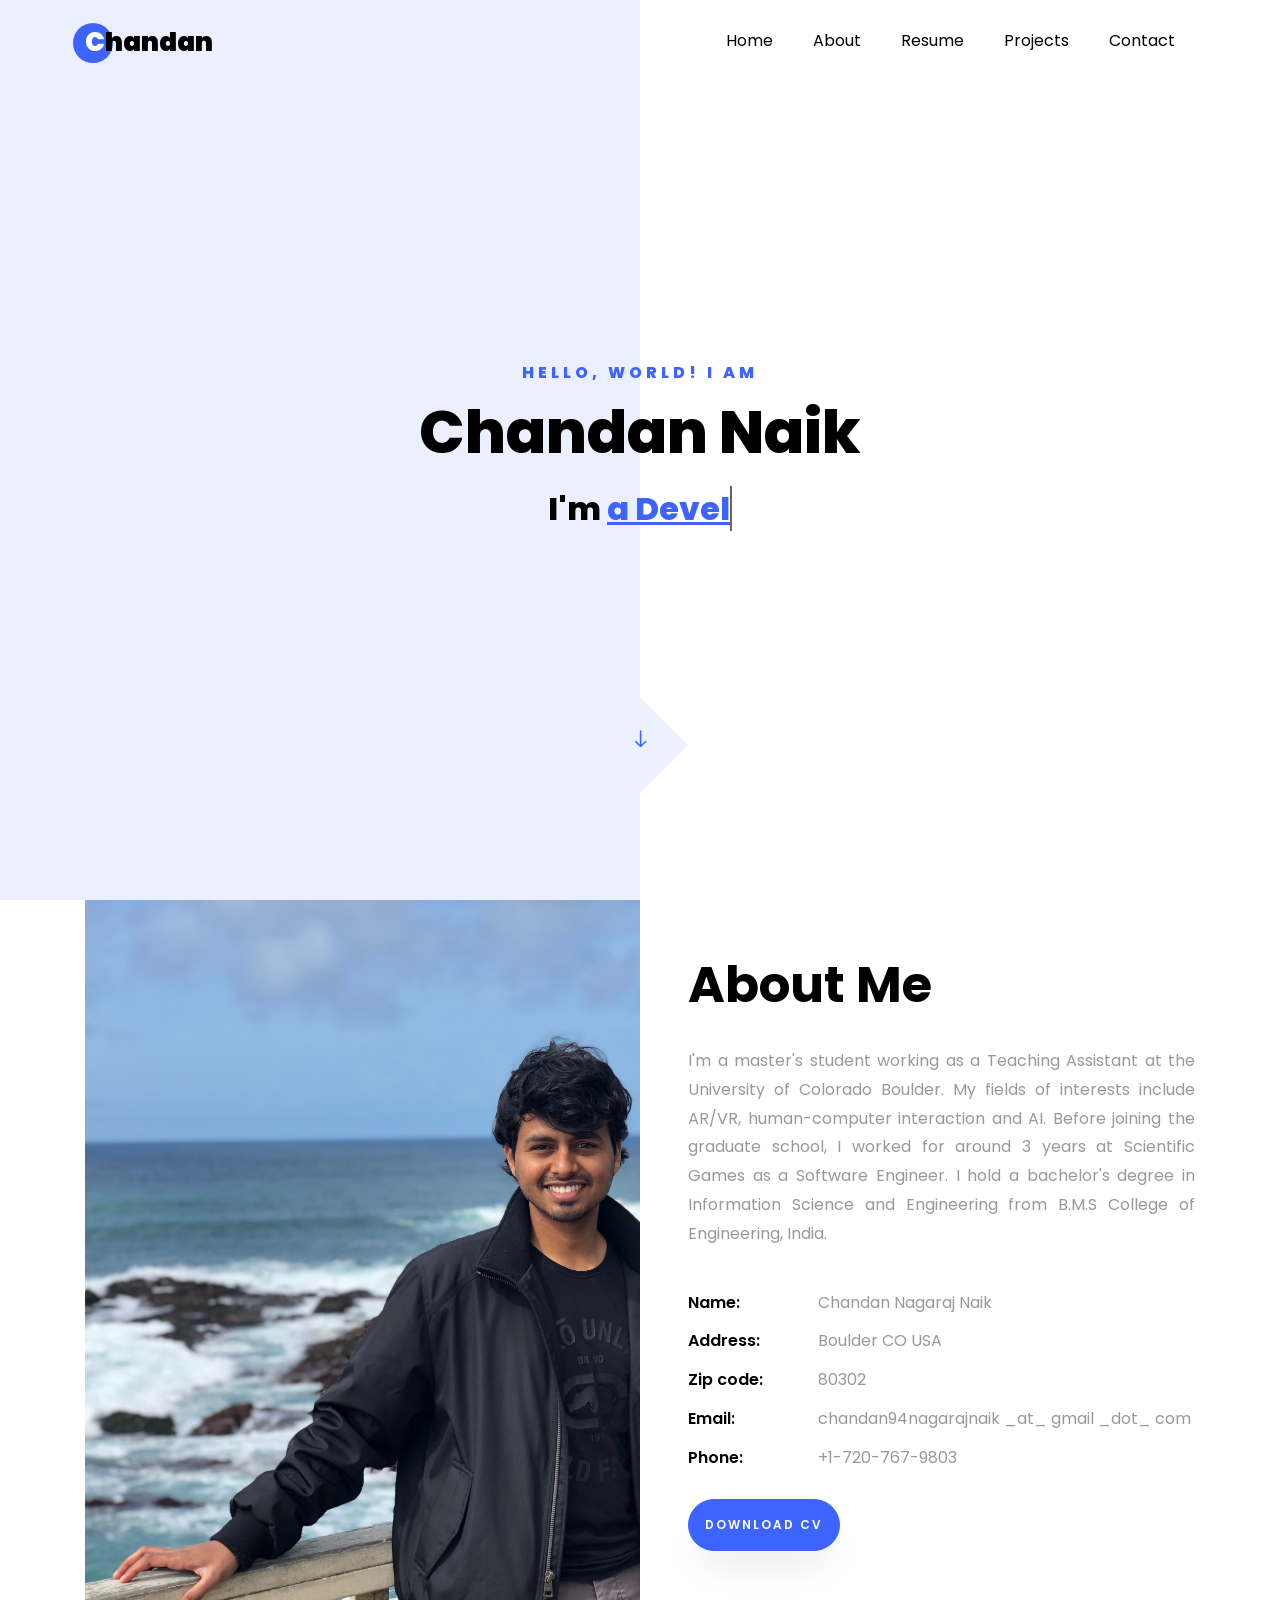
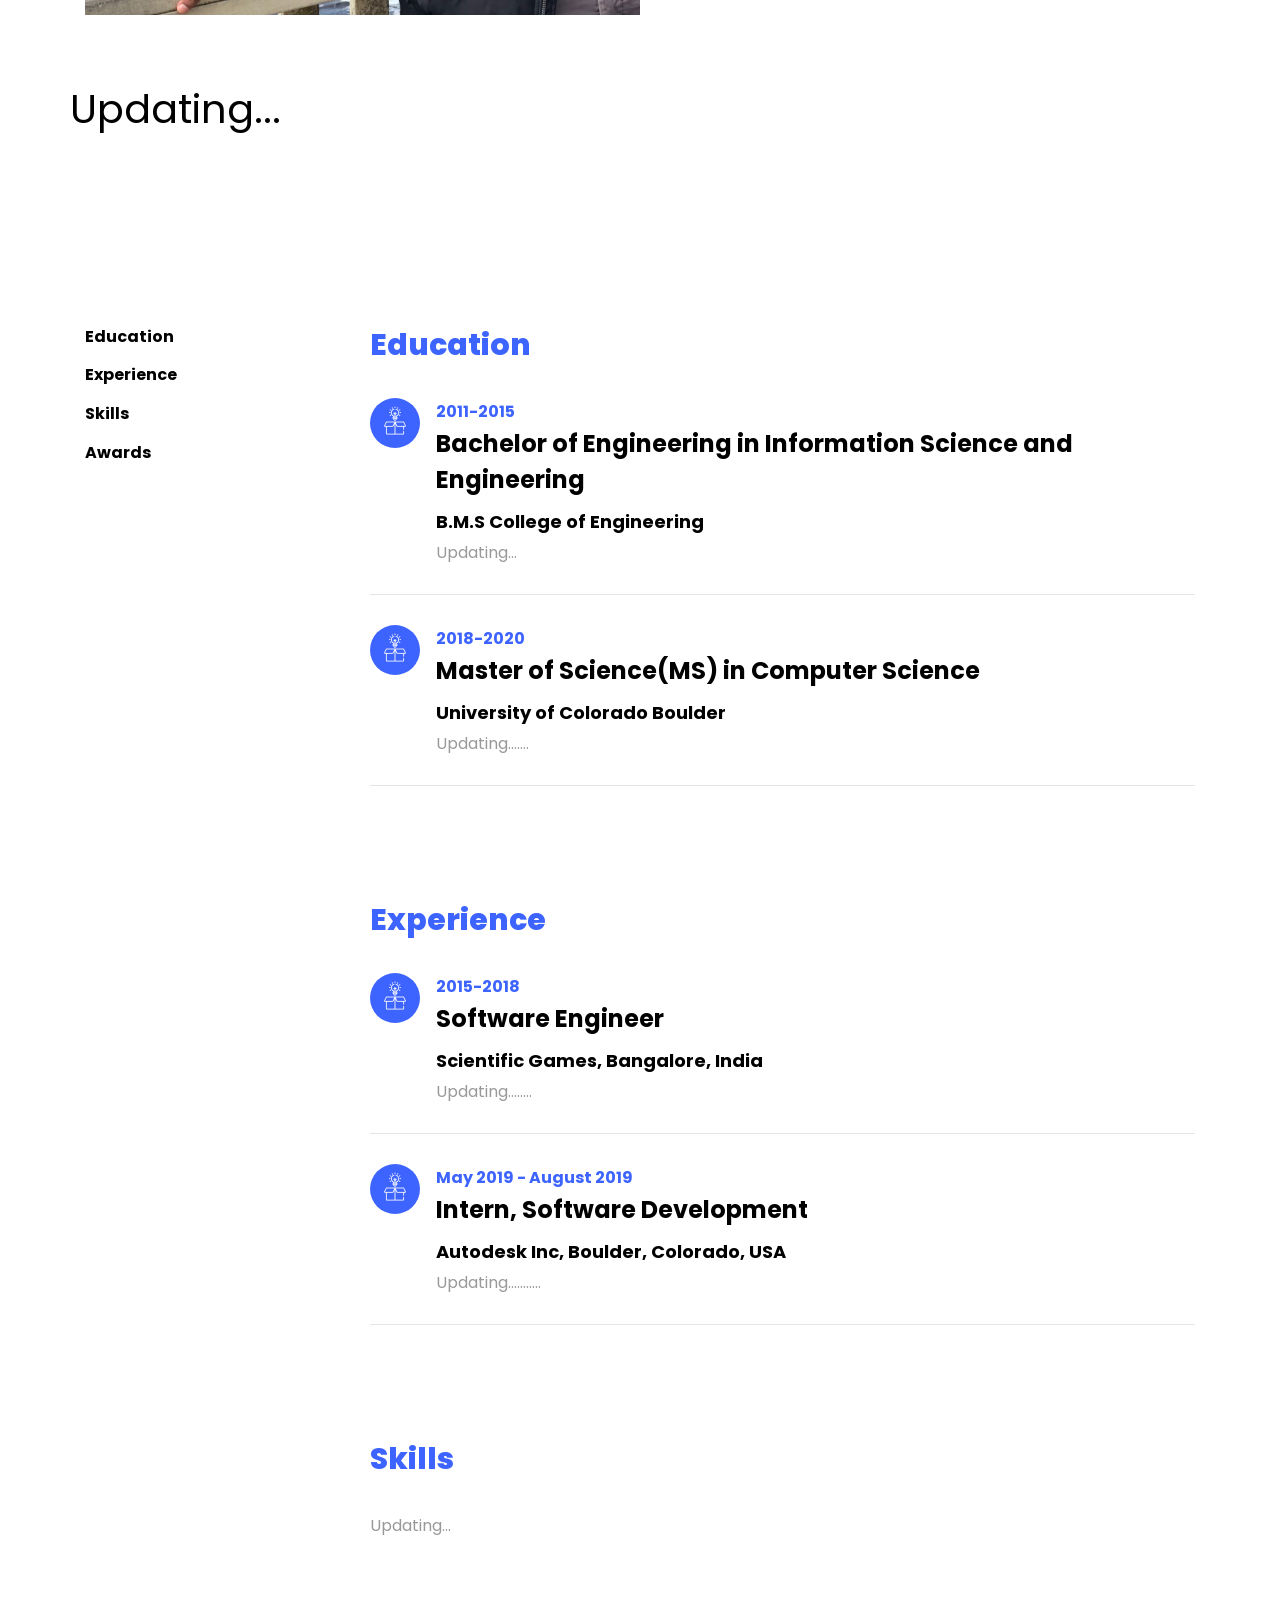
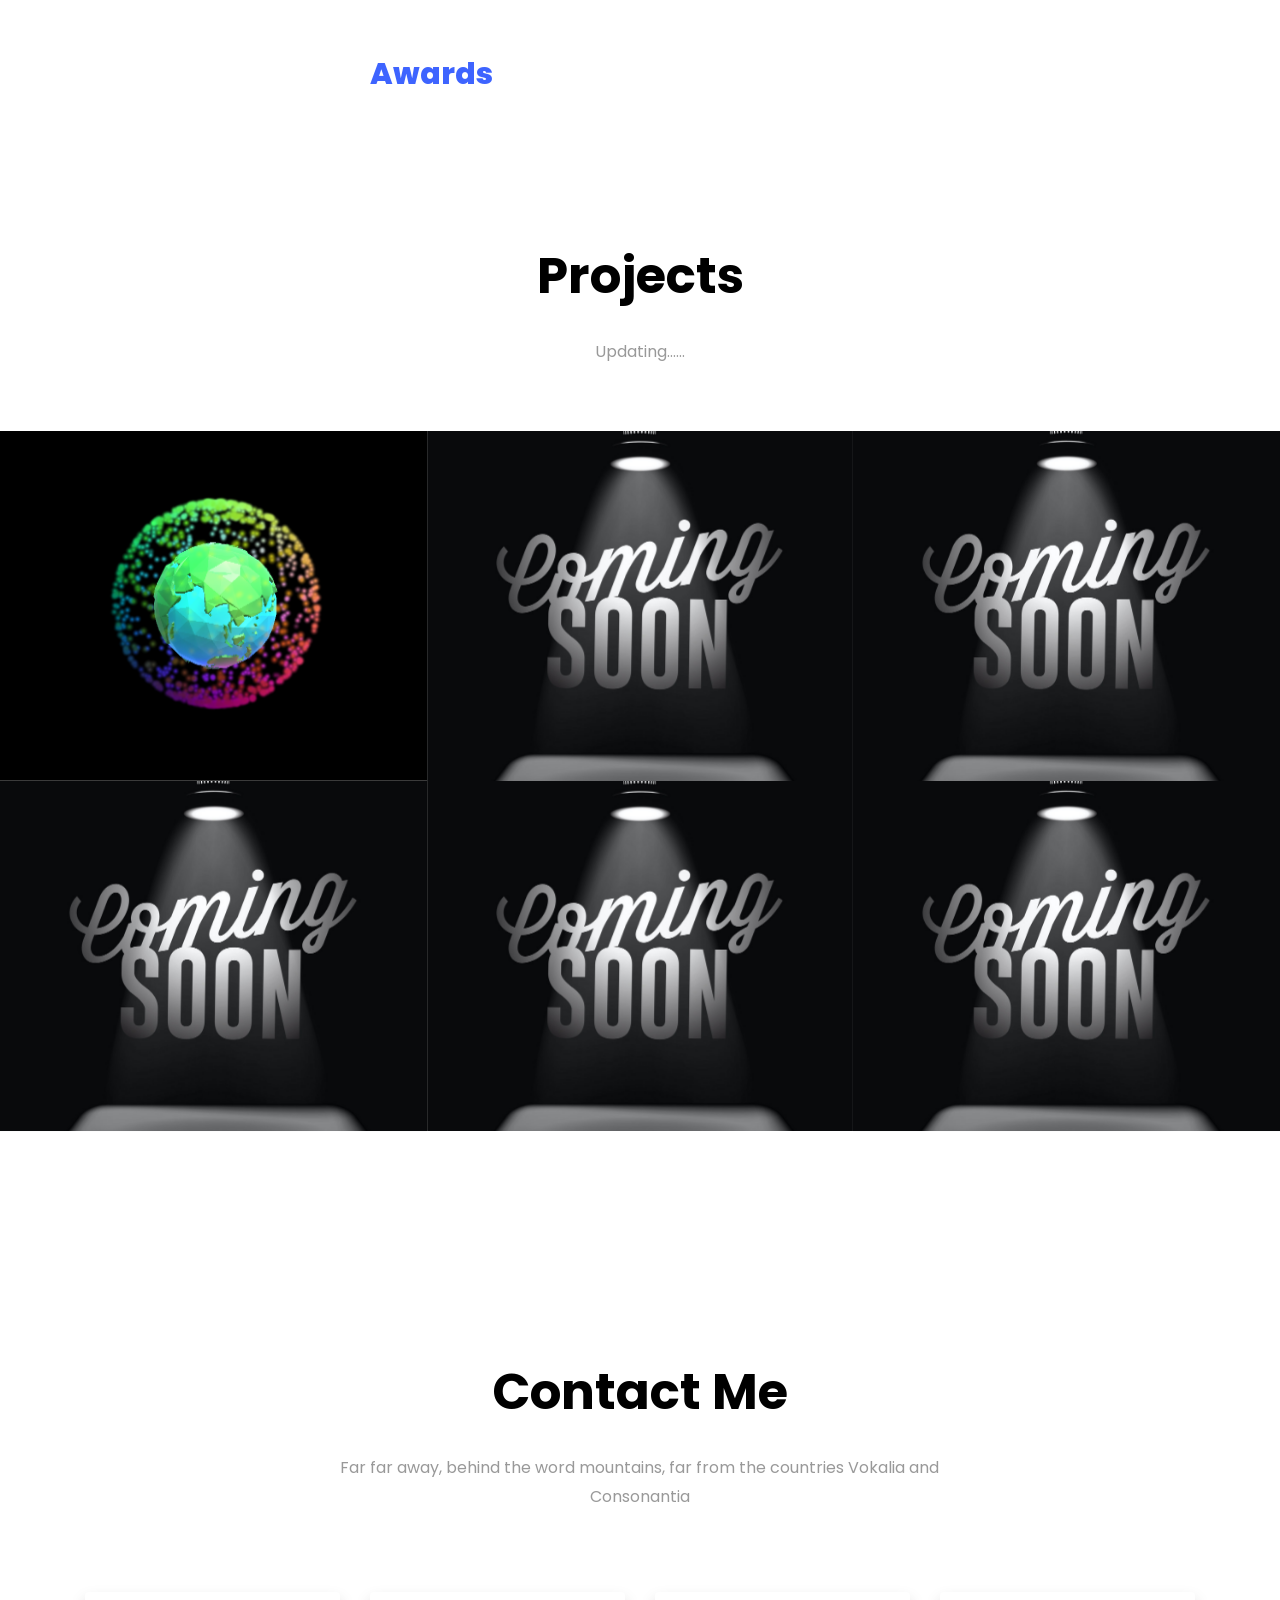
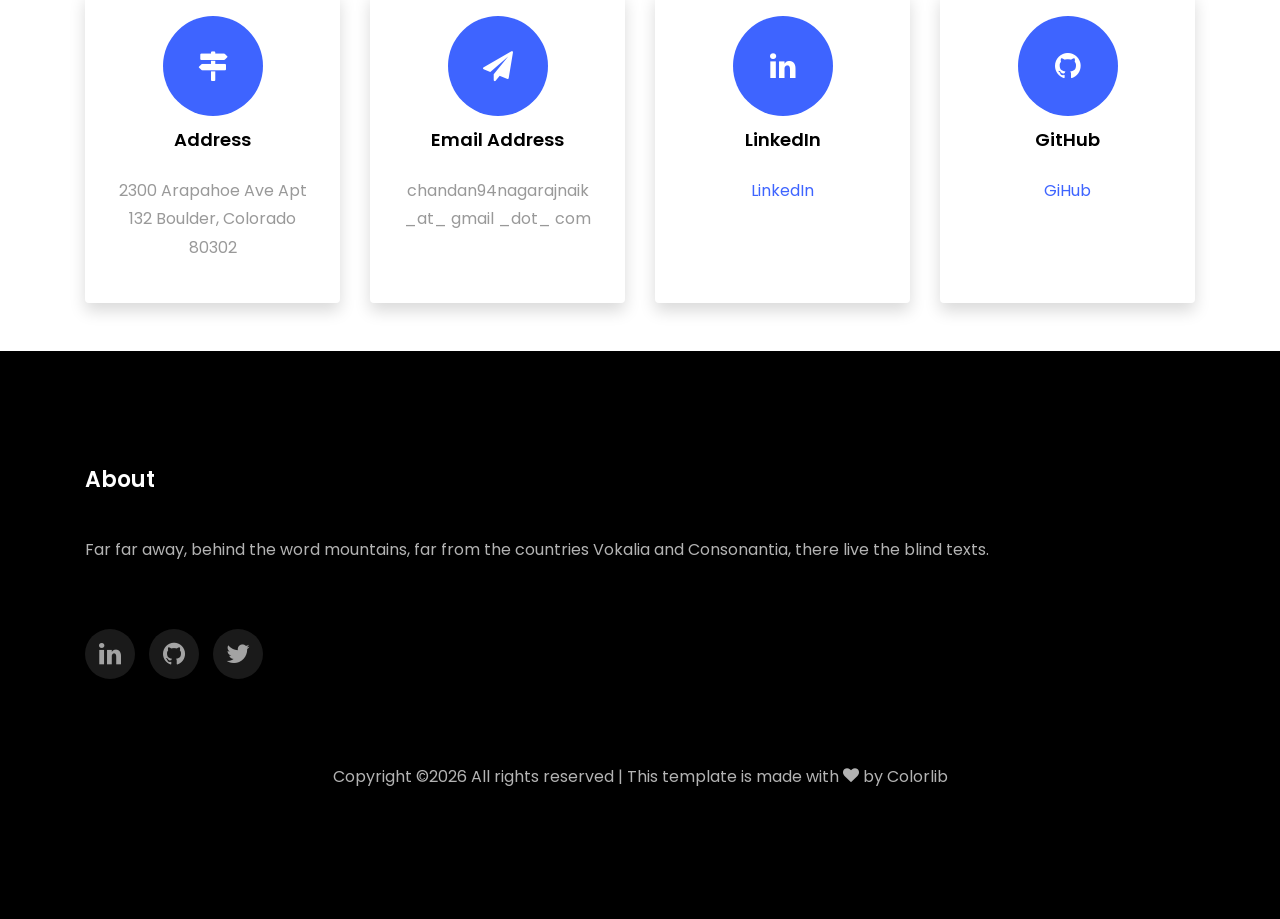
==== index.html @ e55d191a "Adding Init files along with AREarth. TODO: Add more projects and update your profile" ====
<!DOCTYPE html>
<html lang="en">
  <head>
    <title>Chandan Nagaraj Naik</title>
    <meta charset="utf-8">
    <meta name="viewport" content="width=device-width, initial-scale=1, shrink-to-fit=no">
    
    <link href="https://fonts.googleapis.com/css?family=Poppins:100,200,300,400,500,600,700,800,900" rel="stylesheet">

    <link rel="stylesheet" href="css/open-iconic-bootstrap.min.css">
    <link rel="stylesheet" href="css/animate.css">
    
    <link rel="stylesheet" href="css/owl.carousel.min.css">
    <link rel="stylesheet" href="css/owl.theme.default.min.css">
    <link rel="stylesheet" href="css/magnific-popup.css">

    <link rel="stylesheet" href="css/aos.css">

    <link rel="stylesheet" href="css/ionicons.min.css">
    
    <link rel="stylesheet" href="css/flaticon.css">
    <link rel="stylesheet" href="css/icomoon.css">
    <link rel="stylesheet" href="css/style.css">
  </head>
  <body data-spy="scroll" data-target=".site-navbar-target" data-offset="300">
	  
	  
    <nav class="navbar navbar-expand-lg navbar-dark ftco_navbar ftco-navbar-light site-navbar-target" id="ftco-navbar">
	    <div class="container">
	      <a class="navbar-brand" href="index.html"><span>C</span>handan</a>
	      <button class="navbar-toggler js-fh5co-nav-toggle fh5co-nav-toggle" type="button" data-toggle="collapse" data-target="#ftco-nav" aria-controls="ftco-nav" aria-expanded="false" aria-label="Toggle navigation">
	        <span class="oi oi-menu"></span> Menu
	      </button>

	      <div class="collapse navbar-collapse" id="ftco-nav">
	        <ul class="navbar-nav nav ml-auto">
	          <li class="nav-item"><a href="#home-section" class="nav-link"><span>Home</span></a></li>
	          <li class="nav-item"><a href="#about-section" class="nav-link"><span>About</span></a></li>
	          <li class="nav-item"><a href="#resume-section" class="nav-link"><span>Resume</span></a></li>
	          <li class="nav-item"><a href="#projects-section" class="nav-link"><span>Projects</span></a></li>
	          <li class="nav-item"><a href="#contact-section" class="nav-link"><span>Contact</span></a></li>
	        </ul>
	      </div>
	    </div>
	  </nav>
	  <section class="hero-wrap js-fullheight">
      <div class="overlay"></div>
      <div class="container">
        <div class="row no-gutters slider-text js-fullheight justify-content-center align-items-center">
          <div class="col-lg-8 col-md-6 ftco-animate d-flex align-items-center">
          	<div class="text text-center">
          		<span class="subheading">Hello, World! I am</span>
		  				<h1>Chandan Naik</h1>
			  				<h2>I'm
								  <span
								     class="txt-rotate"
								     data-period="2000"
								     data-rotate='[ "a Developer.", "a Technophile.", "a Sports Enthusiast", "an Engineer"]'></span>
								</h2>
							</div>
            </div>
          </div>
        </div>
      </div>
      <div class="mouse">
				<a href="#" class="mouse-icon">
					<div class="mouse-wheel"><span class="ion-ios-arrow-round-down"></span></div>
				</a>
			</div>
    </section>

    <section class="ftco-about img ftco-section ftco-no-pt ftco-no-pb" id="about-section">
    	<div class="container">
    		<div class="row d-flex no-gutters">
    			<div class="col-md-6 col-lg-6 d-flex">
    				<div class="img-about img d-flex align-items-stretch">
    					<div class="overlay"></div>
	    				<div class="img d-flex align-self-stretch align-items-center" style="background-image:url(images/about.jpg);">
	    				</div>
    				</div>
    			</div>
    			<div class="col-md-6 col-lg-6 pl-md-5 py-5">
    				<div class="row justify-content-start pb-3">
		          <div class="col-md-12 heading-section ftco-animate">
		          	<h1 class="big">About</h1>
		            <h2 class="mb-4">About Me</h2>
		            <p align= "justify"  >
							I'm a master's student working as a Teaching Assistant at the University of Colorado Boulder. My fields of interests include AR/VR, human-computer interaction and AI. 
							Before joining the graduate school, I worked for around 3 years at Scientific Games as a Software Engineer. 
							I hold a bachelor's degree in Information Science and Engineering from B.M.S College of Engineering, India.
					</p>
		            <ul class="about-info mt-4 px-md-0 px-2">
		            	<li class="d-flex"><span>Name:</span> <span>Chandan Nagaraj Naik</span></li>
		            	<!-- <li class="d-flex"><span>Date of birth:</span> <span>November 28, 1989</span></li> -->
		            	<li class="d-flex"><span>Address:</span> <span>Boulder CO USA</span></li>
		            	<li class="d-flex"><span>Zip code:</span> <span>80302</span></li>
		            	<li class="d-flex"><span>Email:</span> <span>chandan94nagarajnaik _at_ gmail _dot_ com</span></li>
		            	<li class="d-flex"><span>Phone: </span> <span>+1-720-767-9803</span></li>
		            </ul>
		          </div>
		        </div>
	         
              <div class="text">
                <p><a href="files/Chandan_Resume.pdf" class="btn btn-primary py-3 px-3">Download CV</a></p>
			  </div>
			  
	        </div>
        </div>
    	</div>
    </section>

    <section class="ftco-section ftco-partner">
    	<div class="container">
    		<div class="row">
    			<!-- <div class="col-sm ftco-animate">
    				<a href="#" class="partner"><img src="images/partner-1.png" class="img-fluid" alt="Colorlib Template"></a>
    			</div>
    			<div class="col-sm ftco-animate">
    				<a href="#" class="partner"><img src="images/partner-2.png" class="img-fluid" alt="Colorlib Template"></a>
    			</div>
    			<div class="col-sm ftco-animate">
    				<a href="#" class="partner"><img src="images/partner-3.png" class="img-fluid" alt="Colorlib Template"></a>
    			</div>
    			<div class="col-sm ftco-animate">
    				<a href="#" class="partner"><img src="images/partner-4.png" class="img-fluid" alt="Colorlib Template"></a>
    			</div>
    			<div class="col-sm ftco-animate">
    				<a href="#" class="partner"><img src="images/partner-5.png" class="img-fluid" alt="Colorlib Template"></a>
				</div> -->
				<h1>Updating...</h1>
    		</div>
    	</div>
    </section>

    <section class="ftco-section ftco-no-pb goto-here" id="resume-section">
    	<div class="container">
    		<div class="row">
    			<div class="col-md-3">
				    <nav id="navi">
					    <ul>
					      <li><a href="#page-1">Education</a></li>
					      <li><a href="#page-2">Experience</a></li>
					      <li><a href="#page-3">Skills</a></li>
					      <li><a href="#page-4">Awards</a></li>
					    </ul>
					  </nav>
					</div>
					<div class="col-md-9">
					  <div id="page-1" class= "page one">
					  	<h2 class="heading">Education</h2>
					    <div class="resume-wrap d-flex ftco-animate">
					    	<div class="icon d-flex align-items-center justify-content-center">
					    		<span class="flaticon-ideas"></span>
					    	</div>
					    	<div class="text pl-3">
		    					<span class="date">2011-2015</span>
		    					<h2>Bachelor of Engineering in Information Science and Engineering</h2>
		    					<span class="position">B.M.S College of Engineering</span>
		    					<p>Updating...</p>
	    					</div>
	    				</div>
	    				<div class="resume-wrap d-flex ftco-animate">
	    					<div class="icon d-flex align-items-center justify-content-center">
					    		<span class="flaticon-ideas"></span>
					    	</div>
					    	<div class="text pl-3">
		    					<span class="date">2018-2020</span>
		    					<h2>Master of Science(MS) in Computer Science</h2>
		    					<span class="position">University of Colorado Boulder</span>
		    					<p>Updating.......</p>
		    				</div>
	    				</div>
	    			
					  </div>

					  <div id="page-2" class= "page two">
					  	<h2 class="heading">Experience</h2>
					    <div class="resume-wrap d-flex ftco-animate">
					    	<div class="icon d-flex align-items-center justify-content-center">
					    		<span class="flaticon-ideas"></span>
					    	</div>
					    	<div class="text pl-3">
		    					<span class="date">2015-2018</span>
		    					<h2>Software Engineer</h2>
		    					<span class="position">Scientific Games, Bangalore, India</span>
		    					<p>Updating........</p>
		    				</div>
	    				</div>
	    				<div class="resume-wrap d-flex ftco-animate">
	    					<div class="icon d-flex align-items-center justify-content-center">
					    		<span class="flaticon-ideas"></span>
					    	</div>
					    	<div class="text pl-3">
		    					<span class="date">May 2019 - August 2019</span>
		    					<h2>Intern, Software Development</h2>
		    					<span class="position">Autodesk Inc, Boulder, Colorado, USA</span>
		    					<p>Updating...........</p>
		    				</div>
						</div>
						
					  </div>
					  <div id="page-3" class= "page three">
						  <h2 class="heading">Skills</h2>
						  <p>Updating...</p>
					  	<!-- <div class="row">
					  		<div class="col-md-6 animate-box">
									<div class="progress-wrap ftco-animate">
										<h3>Photoshop</h3>
										<div class="progress">
										 	<div class="progress-bar color-1" role="progressbar" aria-valuenow="90"
										  	aria-valuemin="0" aria-valuemax="100" style="width:90%">
										    <span>90%</span>
										  	</div>
										</div>
									</div>
								</div>
								<div class="col-md-6 animate-box">
									<div class="progress-wrap ftco-animate">
										<h3>jQuery</h3>
										<div class="progress">
										 	<div class="progress-bar color-2" role="progressbar" aria-valuenow="85"
										  	aria-valuemin="0" aria-valuemax="100" style="width:85%">
										    <span>85%</span>
										  	</div>
										</div>
									</div>
								</div>
								<div class="col-md-6 animate-box">
									<div class="progress-wrap ftco-animate">
										<h3>HTML5</h3>
										<div class="progress">
										 	<div class="progress-bar color-3" role="progressbar" aria-valuenow="95"
										  	aria-valuemin="0" aria-valuemax="100" style="width:95%">
										    <span>95%</span>
										  	</div>
										</div>
									</div>
								</div>
								<div class="col-md-6 animate-box">
									<div class="progress-wrap ftco-animate">
										<h3>CSS3</h3>
										<div class="progress">
										 	<div class="progress-bar color-4" role="progressbar" aria-valuenow="90"
										  	aria-valuemin="0" aria-valuemax="100" style="width:90%">
										    <span>90%</span>
										  	</div>
										</div>
									</div>
								</div>
								<div class="col-md-6 animate-box">
									<div class="progress-wrap ftco-animate">
										<h3>WordPress</h3>
										<div class="progress">
										 	<div class="progress-bar color-5" role="progressbar" aria-valuenow="70"
										  	aria-valuemin="0" aria-valuemax="100" style="width:70%">
										    <span>70%</span>
										  	</div>
										</div>
									</div>
								</div>
								<div class="col-md-6 animate-box">
									<div class="progress-wrap ftco-animate">
										<h3>SEO</h3>
										<div class="progress">
										 	<div class="progress-bar color-6" role="progressbar" aria-valuenow="80"
										  	aria-valuemin="0" aria-valuemax="100" style="width:80%">
										    <span>80%</span>
										  	</div>
										</div>
									</div>
								</div>
					  	</div> -->
					  </div>
					  <div id="page-4" class= "page four">
						<h2 class="heading">Awards</h2>
						
					    <!-- <div class="resume-wrap d-flex ftco-animate">
					    	<div class="icon d-flex align-items-center justify-content-center">
					    		<span class="flaticon-ideas"></span>
					    	</div>
					    	<div class="text pl-3">
		    					<span class="date">2014-2015</span>
		    					<h2>Top 10 Web Developer</h2>
		    					<span class="position">Cambridge University</span>
		    					<p>A small river named Duden flows by their place and supplies it with the necessary regelialia. It is a paradisematic country, in which roasted parts of sentences fly into your mouth.</p>
	    					</div>
	    				</div>
	    				<div class="resume-wrap d-flex ftco-animate">
	    					<div class="icon d-flex align-items-center justify-content-center">
					    		<span class="flaticon-ideas"></span>
					    	</div>
					    	<div class="text pl-3">
		    					<span class="date">2014-2015</span>
		    					<h2>Top 5 LeaderShip Exellence Winner</h2>
		    					<span class="position">Cambridge University</span>
		    					<p>A small river named Duden flows by their place and supplies it with the necessary regelialia. It is a paradisematic country, in which roasted parts of sentences fly into your mouth.</p>
		    				</div>
	    				</div>
	    				<div class="resume-wrap d-flex ftco-animate">
	    					<div class="icon d-flex align-items-center justify-content-center">
					    		<span class="flaticon-ideas"></span>
					    	</div>
					    	<div class="text pl-3">
		    					<span class="date">2014-2015</span>
		    					<h2>Top 4 Web Tester</h2>
		    					<span class="position">Cambridge University</span>
		    					<p>A small river named Duden flows by their place and supplies it with the necessary regelialia. It is a paradisematic country, in which roasted parts of sentences fly into your mouth.</p>
		    				</div>
	    				</div>
	    				<div class="resume-wrap d-flex ftco-animate">
	    					<div class="icon d-flex align-items-center justify-content-center">
					    		<span class="flaticon-ideas"></span>
					    	</div>
					    	<div class="text pl-3">
		    					<span class="date">2014-2015</span>
		    					<h2>Art &amp; Creative Director</h2>
		    					<span class="position">Cambridge University</span>
		    					<p>A small river named Duden flows by their place and supplies it with the necessary regelialia. It is a paradisematic country, in which roasted parts of sentences fly into your mouth.</p>
		    				</div>
	    				</div> -->
					  </div>
					</div>
			  </div>
    	</div>
    </section>

    <section class="ftco-section ftco-project" id="projects-section">
    	<div class="container-fluid px-md-0">
    		<div class="row no-gutters justify-content-center pb-5">
          <div class="col-md-12 heading-section text-center ftco-animate">
          	<h1 class="big big-2">Projects</h1>
            <h2 class="mb-4">Projects</h2>
            <p>Updating......</p>
          </div>
        </div>
    		<div class="row no-gutters">
    			<div class="col-md-4">
    				<div class="project img ftco-animate d-flex justify-content-center align-items-center" style="background-image: url(images/AREarthLogo.png);">
    					<div class="overlay"></div>
	    				<div class="text text-center p-4">
	    					<h3><a href="AREarth.html">AREarth</a></h3>
	    					<span>AR &amp; Information Visualization</span>
	    				</div>
    				</div>
  				</div>
  				<div class="col-md-4">
    				<div class="project img ftco-animate d-flex justify-content-center align-items-center" style="background-image: url(images/comingsoon.jpg);">
    					<div class="overlay"></div>
	    				<div class="text text-center p-4">
	    					<h3><a href="#">Updating...</a></h3>
	    					<span>Web Design</span>
	    				</div>
    				</div>
  				</div>

    			<div class="col-md-4">
						<div class="project img ftco-animate d-flex justify-content-center align-items-center" style="background-image: url(images/comingsoon.jpg);">
    					<div class="overlay"></div>
	    				<div class="text text-center p-4">
	    					<h3><a href="#">Updating...</a></h3>
	    					<span>Web Design</span>
	    				</div>
    				</div>
    			</div>
    			<div class="col-md-4">
						<div class="project img ftco-animate d-flex justify-content-center align-items-center" style="background-image: url(images/comingsoon.jpg);">
    					<div class="overlay"></div>
	    				<div class="text text-center p-4">
	    					<h3><a href="#">Updating...</a></h3>
	    					<span>Web Design</span>
	    				</div>
    				</div>
    			</div>
    			<div class="col-md-4">
						<div class="project img ftco-animate d-flex justify-content-center align-items-center" style="background-image: url(images/comingsoon.jpg);">
    					<div class="overlay"></div>
	    				<div class="text text-center p-4">
	    					<h3><a href="#">Updating...</a></h3>
	    					<span>Web Design</span>
	    				</div>
    				</div>
    			</div>
    			<div class="col-md-4">
						<div class="project img ftco-animate d-flex justify-content-center align-items-center" style="background-image: url(images/comingsoon.jpg);">
    					<div class="overlay"></div>
	    				<div class="text text-center p-4">
	    					<h3><a href="#">Updating...</a></h3>
	    					<span>Web Design</span>
	    				</div>
    				</div>
    			</div>
    		</div>
    	</div>
    </section>
<!-- 
    <section class="ftco-section ftco-no-pt ftco-no-pb ftco-counter img" id="section-counter">
    	<div class="container-fluid px-md-5">
				<div class="row d-md-flex align-items-center">
          <div class="col-md d-flex justify-content-center counter-wrap ftco-animate">
            <div class="block-18 shadow">
              <div class="text">
                <strong class="number" data-number="100">0</strong>
                <span>Awards</span>
              </div>
            </div>
          </div>
          <div class="col-md d-flex justify-content-center counter-wrap ftco-animate">
            <div class="block-18 shadow">
              <div class="text">
                <strong class="number" data-number="1200">0</strong>
                <span>Complete Projects</span>
              </div>
            </div>
          </div>
          <div class="col-md d-flex justify-content-center counter-wrap ftco-animate">
            <div class="block-18 shadow">
              <div class="text">
                <strong class="number" data-number="1200">0</strong>
                <span>Happy Customers</span>
              </div>
            </div>
          </div>
          <div class="col-md d-flex justify-content-center counter-wrap ftco-animate">
            <div class="block-18 shadow">
              <div class="text">
                <strong class="number" data-number="500">0</strong>
                <span>Cups of coffee</span>
              </div>
            </div>
          </div>
        </div>
      </div>
    </section> -->

    <!-- <section class="ftco-section ftco-hireme img" style="background-image: url(images/bg_1.jpg)">
    	<div class="overlay"></div>
			<div class="container">
				<div class="row justify-content-center">
					<div class="col-md-7 ftco-animate text-center">
						<h2>I'm <span>Available</span> for freelancing</h2>
						<p>A small river named Duden flows by their place and supplies it with the necessary regelialia.</p>
						<p class="mb-0"><a href="#" class="btn btn-primary py-3 px-5">Hire me</a></p>
					</div>
				</div>
			</div>
		</section> -->

    <section class="ftco-section contact-section ftco-no-pb" id="contact-section">
      <div class="container">
      	<div class="row justify-content-center mb-5 pb-3">
          <div class="col-md-7 heading-section text-center ftco-animate">
            <h1 class="big big-2">Contact</h1>
            <h2 class="mb-4">Contact Me</h2>
            <p>Far far away, behind the word mountains, far from the countries Vokalia and Consonantia</p>
          </div>
        </div>

        <div class="row d-flex contact-info mb-5">
          <div class="col-md-6 col-lg-3 d-flex ftco-animate">
          	<div class="align-self-stretch box text-center p-4 shadow">
          		<div class="icon d-flex align-items-center justify-content-center">
          			<span class="icon-map-signs"></span>
          		</div>
          		<div>
	          		<h3 class="mb-4">Address</h3>
		            <p>2300 Arapahoe Ave Apt 132 Boulder, Colorado 80302</p>
		          </div>
	          </div>
		  </div>
		  <div class="col-md-6 col-lg-3 d-flex ftco-animate">
				<div class="align-self-stretch box text-center p-4 shadow">
					<div class="icon d-flex align-items-center justify-content-center">
						<span class="icon-paper-plane"></span>
					</div>
					<div>
						<h3 class="mb-4">Email Address</h3>
					  <p>chandan94nagarajnaik _at_ gmail _dot_ com</p>
					</div>
				</div>
		  </div>
          <div class="col-md-6 col-lg-3 d-flex ftco-animate">
          	<div class="align-self-stretch box text-center p-4 shadow">
          		<div class="icon d-flex align-items-center justify-content-center">
          			<span class="icon-linkedin"></span>
          		</div>
          		<div>
					<h3 class="mb-4">LinkedIn</h3>
					<p><a href="http://linkedin.com/in/chandannagarajnaik/">LinkedIn</a></p>
	            </div>
	          </div>
          </div>

          <div class="col-md-6 col-lg-3 d-flex ftco-animate">
          	<div class="align-self-stretch box text-center p-4 shadow">
          		<div class="icon d-flex align-items-center justify-content-center">
          			<span class="icon-github"></span>
          		</div>
          		<div>
	          		<h3 class="mb-4">GitHub</h3>
		            <p><a href="http://github.com/ChandanNaik">GiHub</a></p>
	            </div>
	          </div>
          </div>
        </div>
      </div>
    </section>
		

    <footer class="ftco-footer ftco-section">
      <div class="container">
        <div class="row mb-5">
          <div class="col-md">
            <div class="ftco-footer-widget mb-4">
              <h2 class="ftco-heading-2">About</h2>
              <p>Far far away, behind the word mountains, far from the countries Vokalia and Consonantia, there live the blind texts.</p>
              <ul class="ftco-footer-social list-unstyled float-md-left float-lft mt-5">

				<li class="ftco-animate"><a href="http://linkedin.com/in/chandannagarajnaik/"><span class="icon-linkedin"></span></a></li>
				<li class="ftco-animate"><a href="http://github.com/ChandanNaik"><span class="icon-github"></span></a></li>
                <li class="ftco-animate"><a href="https://twitter.com/ChandanNNaik"><span class="icon-twitter"></span></a></li>
                <li class="ftco-animate"><a href="https://www.facebook.com/chandan.n.naik"><span class="icon-facebook"></span></a></li>
                <li class="ftco-animate"><a href="http://instagram.com/chandan_n_naik/"><span class="icon-instagram"></span></a></li>
              </ul>
            </div>
          </div>
        </div>
        <div class="row">
          <div class="col-md-12 text-center">

            <p><!-- Link back to Colorlib can't be removed. Template is licensed under CC BY 3.0. -->
  Copyright &copy;<script>document.write(new Date().getFullYear());</script> All rights reserved | This template is made with <i class="icon-heart color-danger" aria-hidden="true"></i> by <a href="https://colorlib.com" target="_blank">Colorlib</a>
  <!-- Link back to Colorlib can't be removed. Template is licensed under CC BY 3.0. --></p>
          </div>
        </div>
      </div>
    </footer>
    
  

  <!-- loader -->
  <div id="ftco-loader" class="show fullscreen"><svg class="circular" width="48px" height="48px"><circle class="path-bg" cx="24" cy="24" r="22" fill="none" stroke-width="4" stroke="#eeeeee"/><circle class="path" cx="24" cy="24" r="22" fill="none" stroke-width="4" stroke-miterlimit="10" stroke="#F96D00"/></svg></div>


  <script src="js/jquery.min.js"></script>
  <script src="js/jquery-migrate-3.0.1.min.js"></script>
  <script src="js/popper.min.js"></script>
  <script src="js/bootstrap.min.js"></script>
  <script src="js/jquery.easing.1.3.js"></script>
  <script src="js/jquery.waypoints.min.js"></script>
  <script src="js/jquery.stellar.min.js"></script>
  <script src="js/owl.carousel.min.js"></script>
  <script src="js/jquery.magnific-popup.min.js"></script>
  <script src="js/aos.js"></script>
  <script src="js/jquery.animateNumber.min.js"></script>
  <script src="js/scrollax.min.js"></script>
  
  <script src="js/main.js"></script>
    
  </body>
</html>
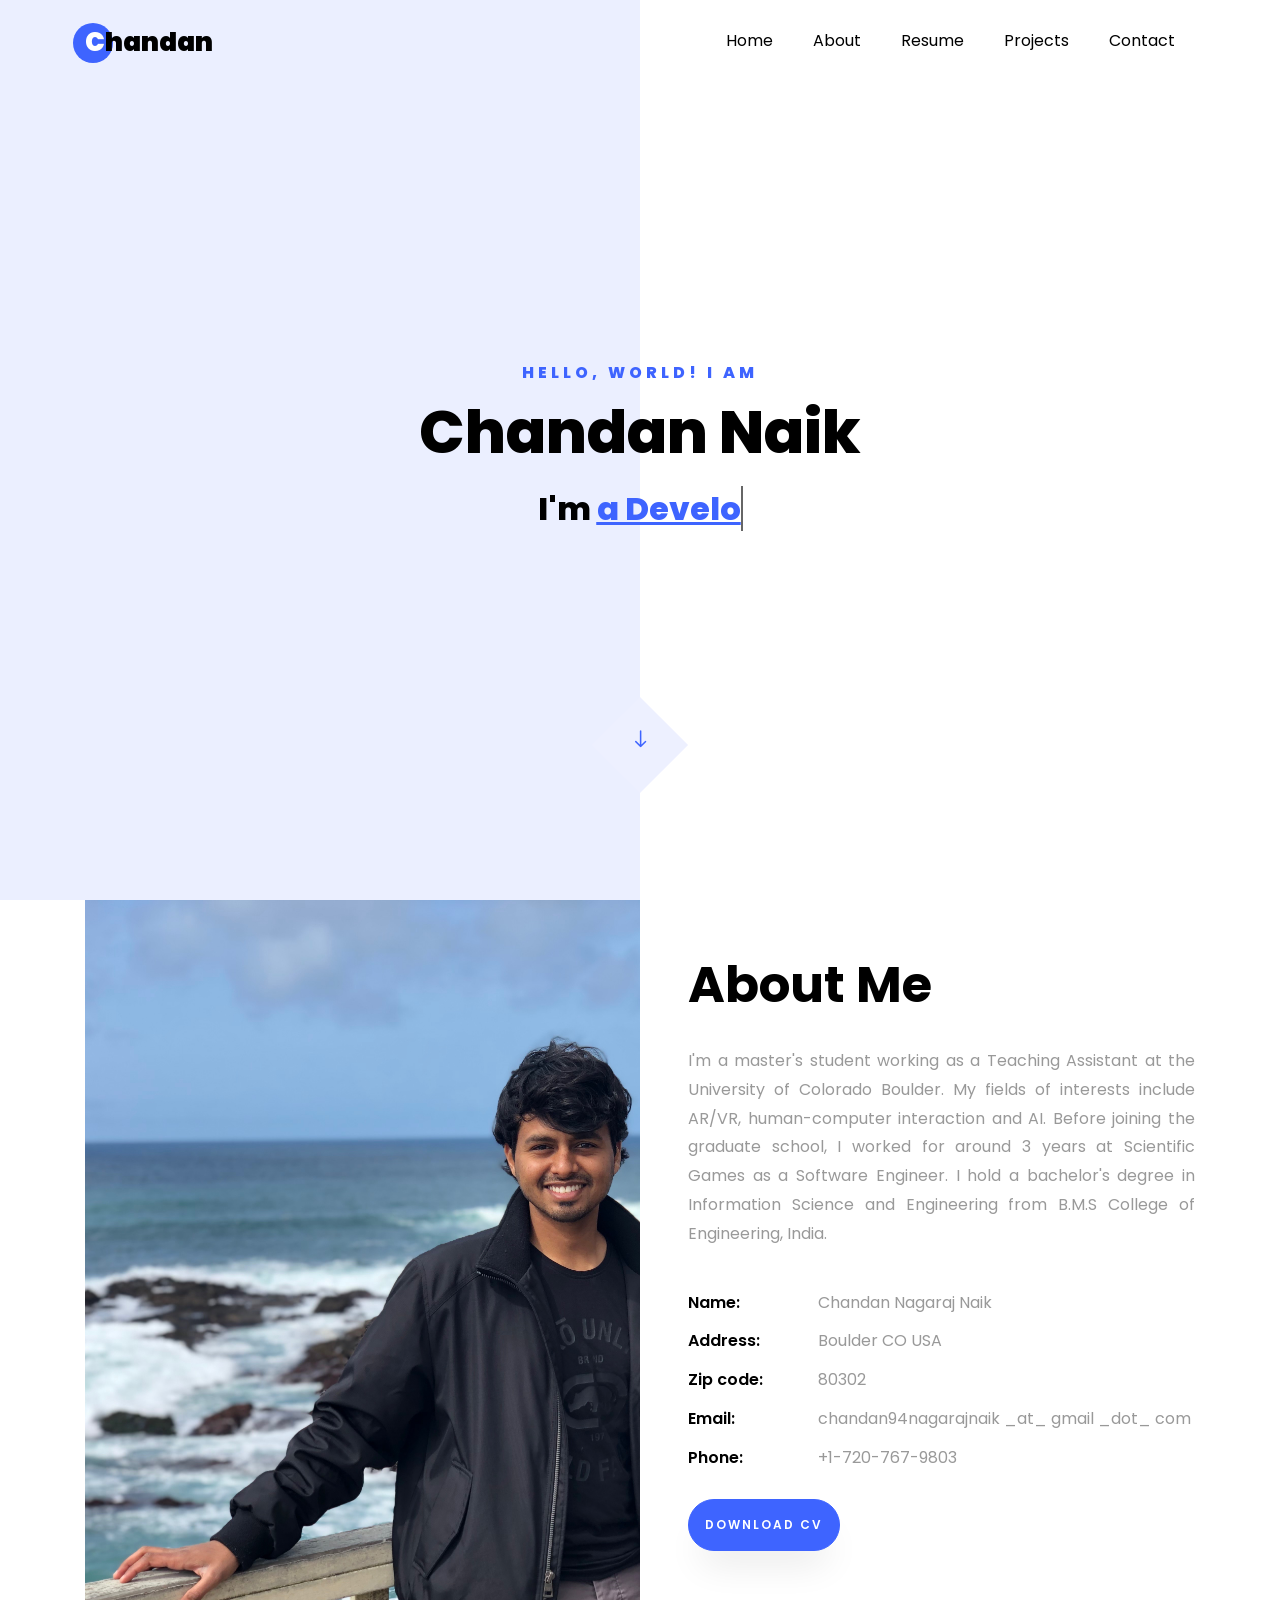
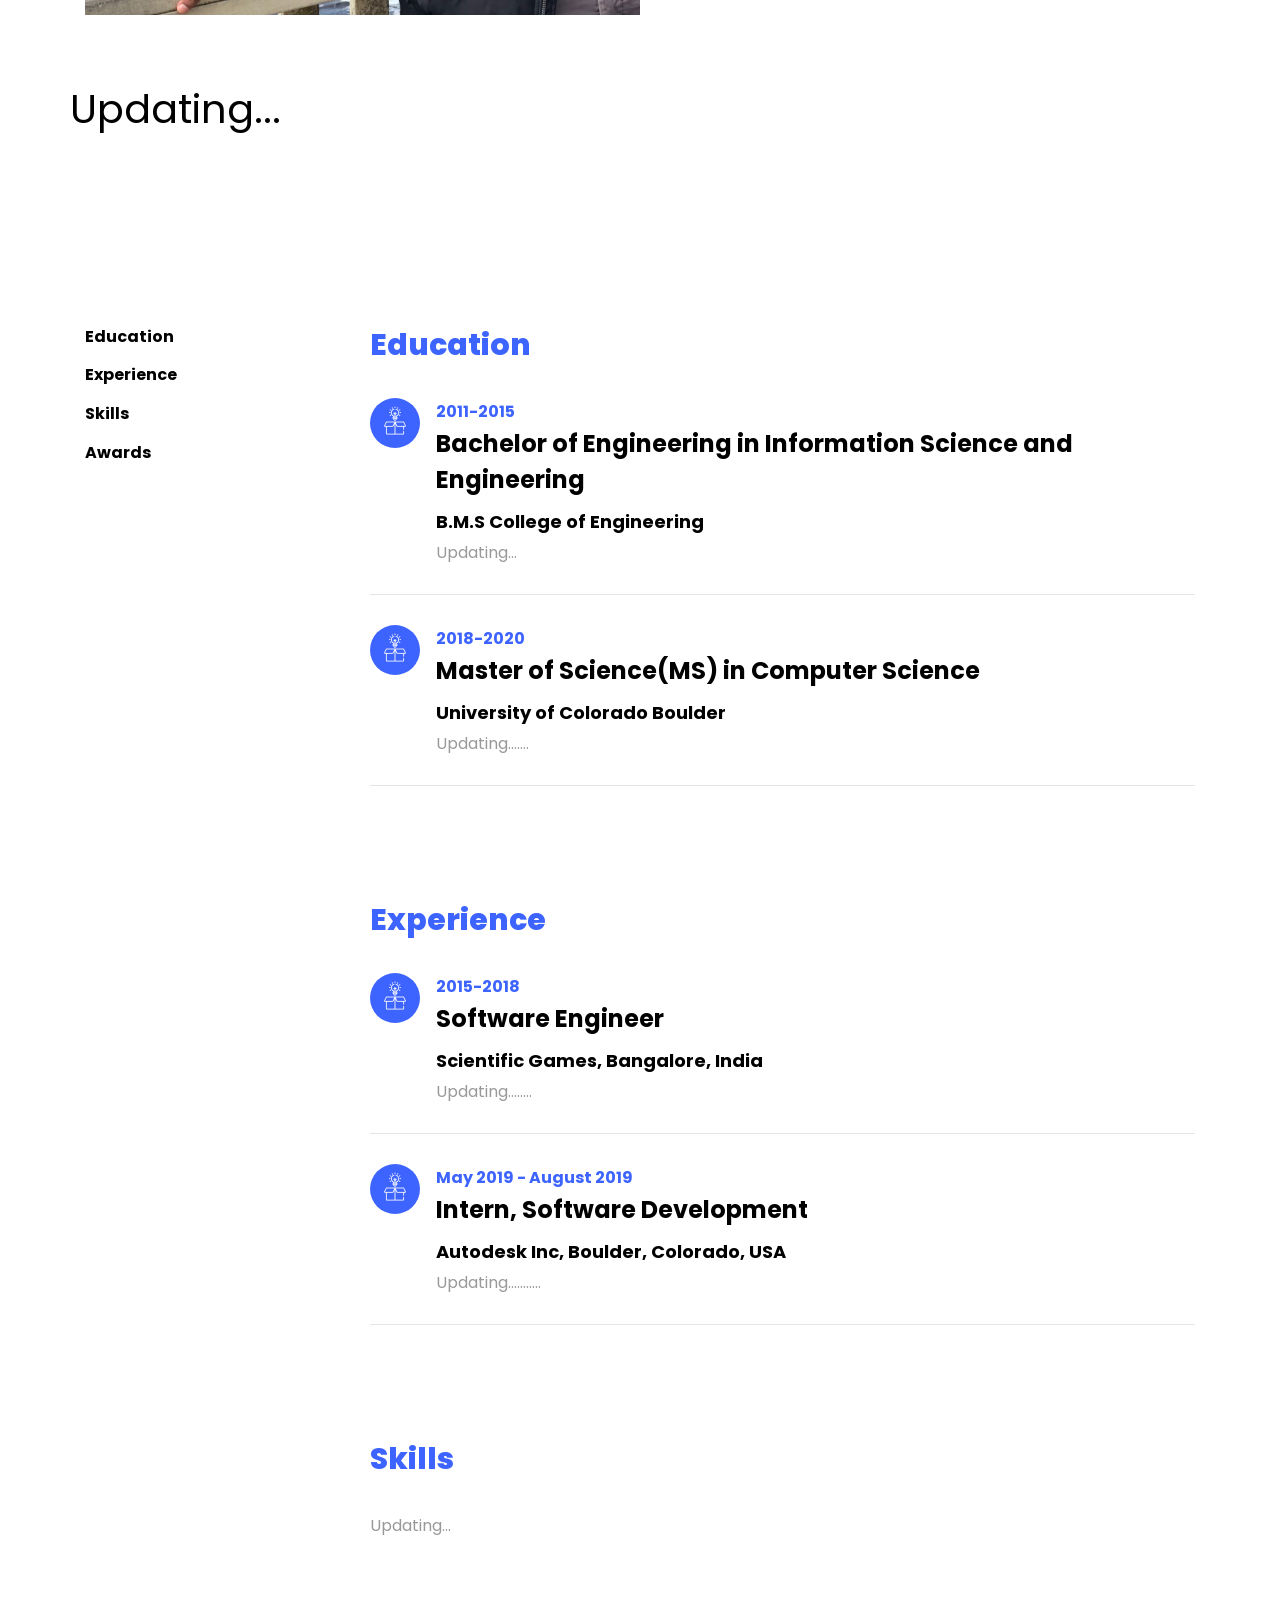
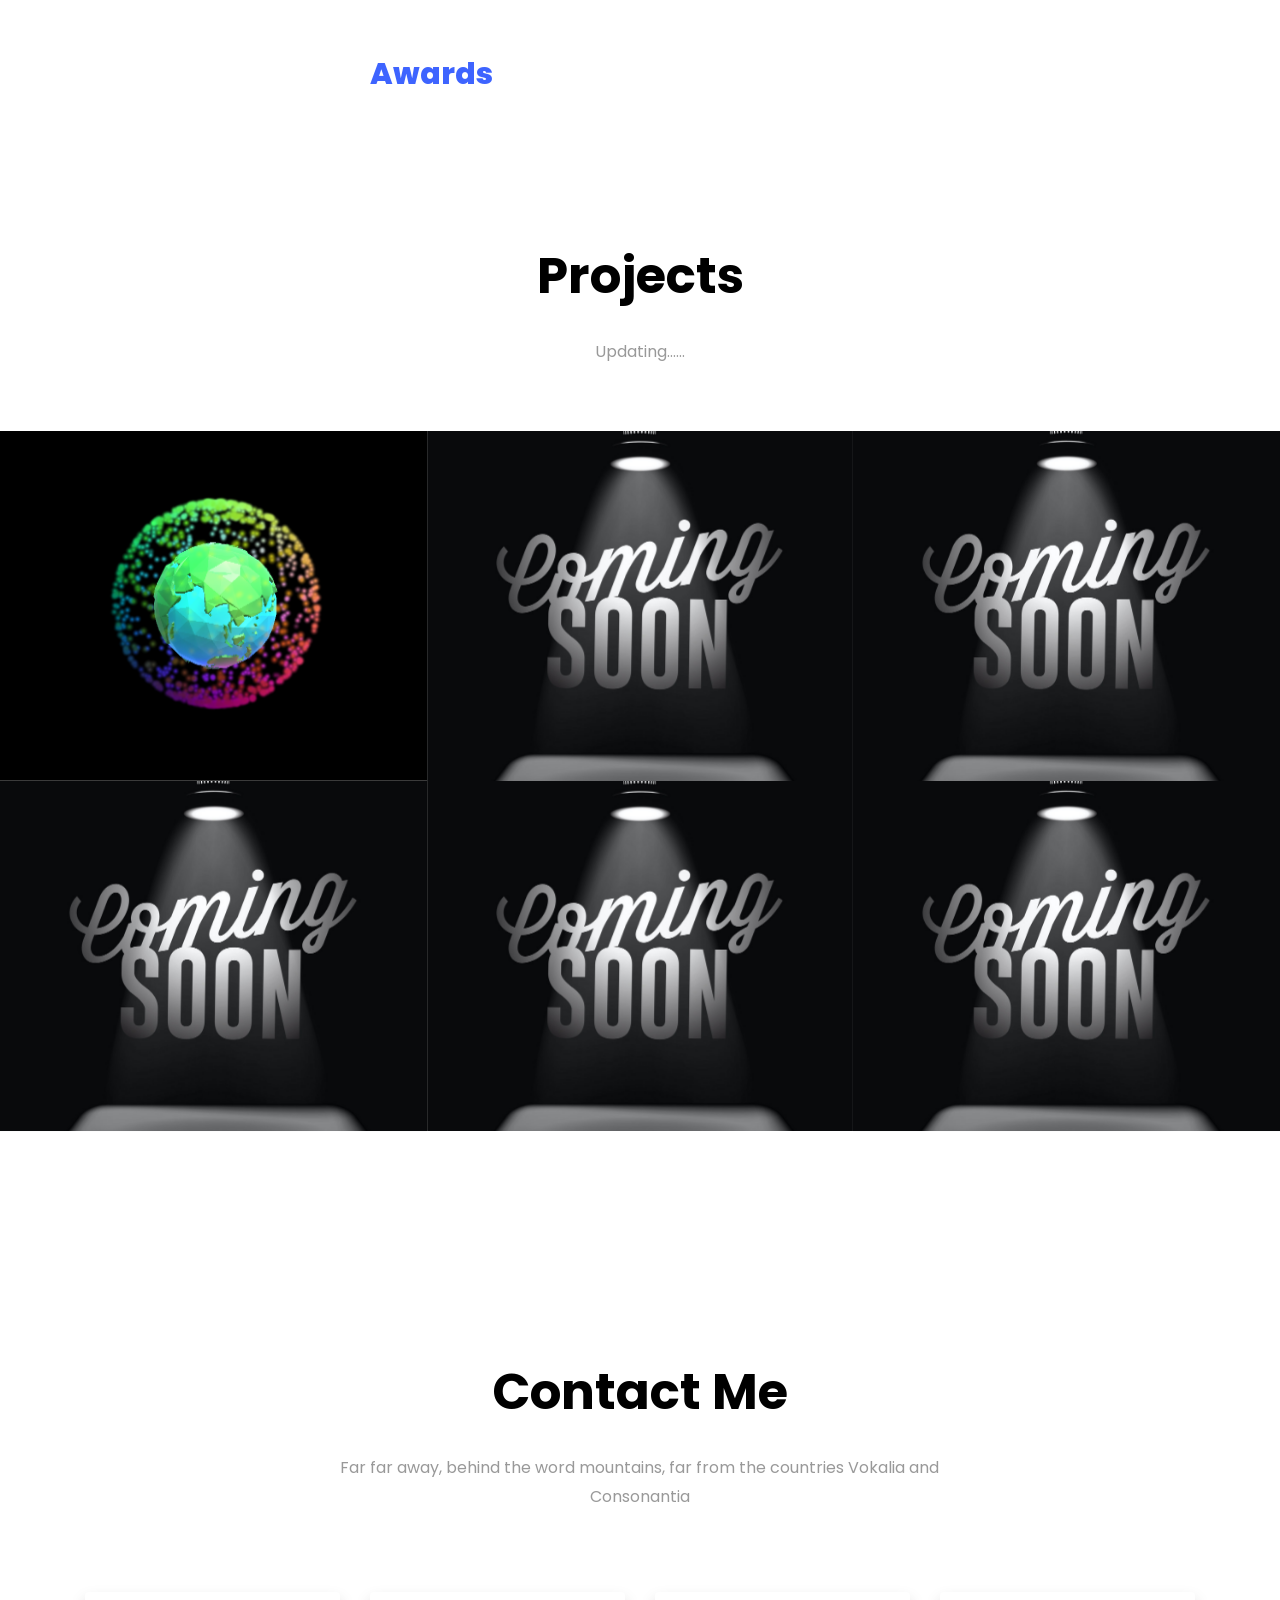
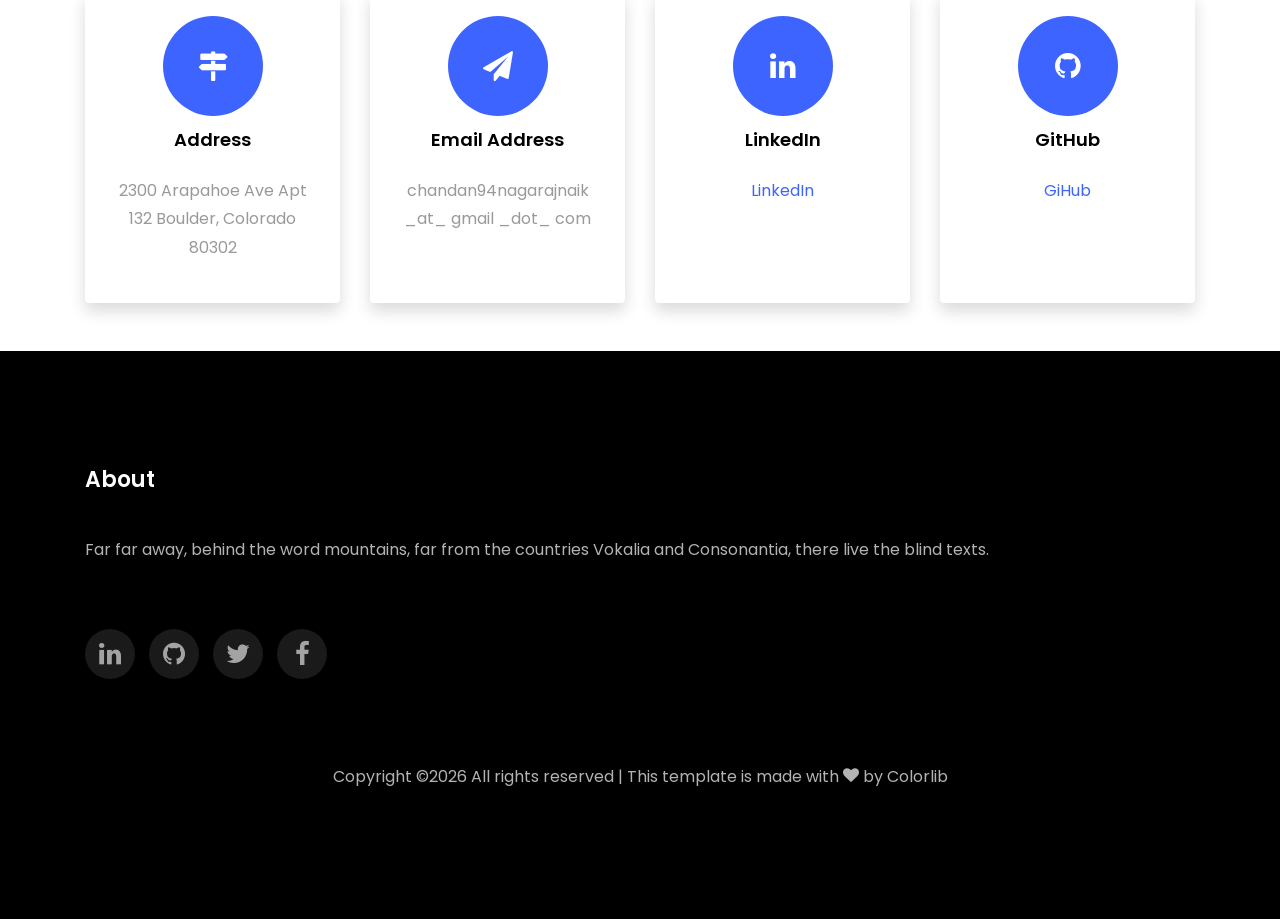
==== commit 001e80dd: "Fixed typos in index.html" ====
--- a/index.html
+++ b/index.html
@@ -55,7 +55,7 @@
 								  <span
 								     class="txt-rotate"
 								     data-period="2000"
-								     data-rotate='[ "a Developer.", "a Technophile.", "a Sports Enthusiast", "an Engineer"]'></span>
+								     data-rotate='[ "a Developer.", "a Technophile.", "a Sports Enthusiast.", "an Engineer!"]'></span>
 								</h2>
 							</div>
             </div>
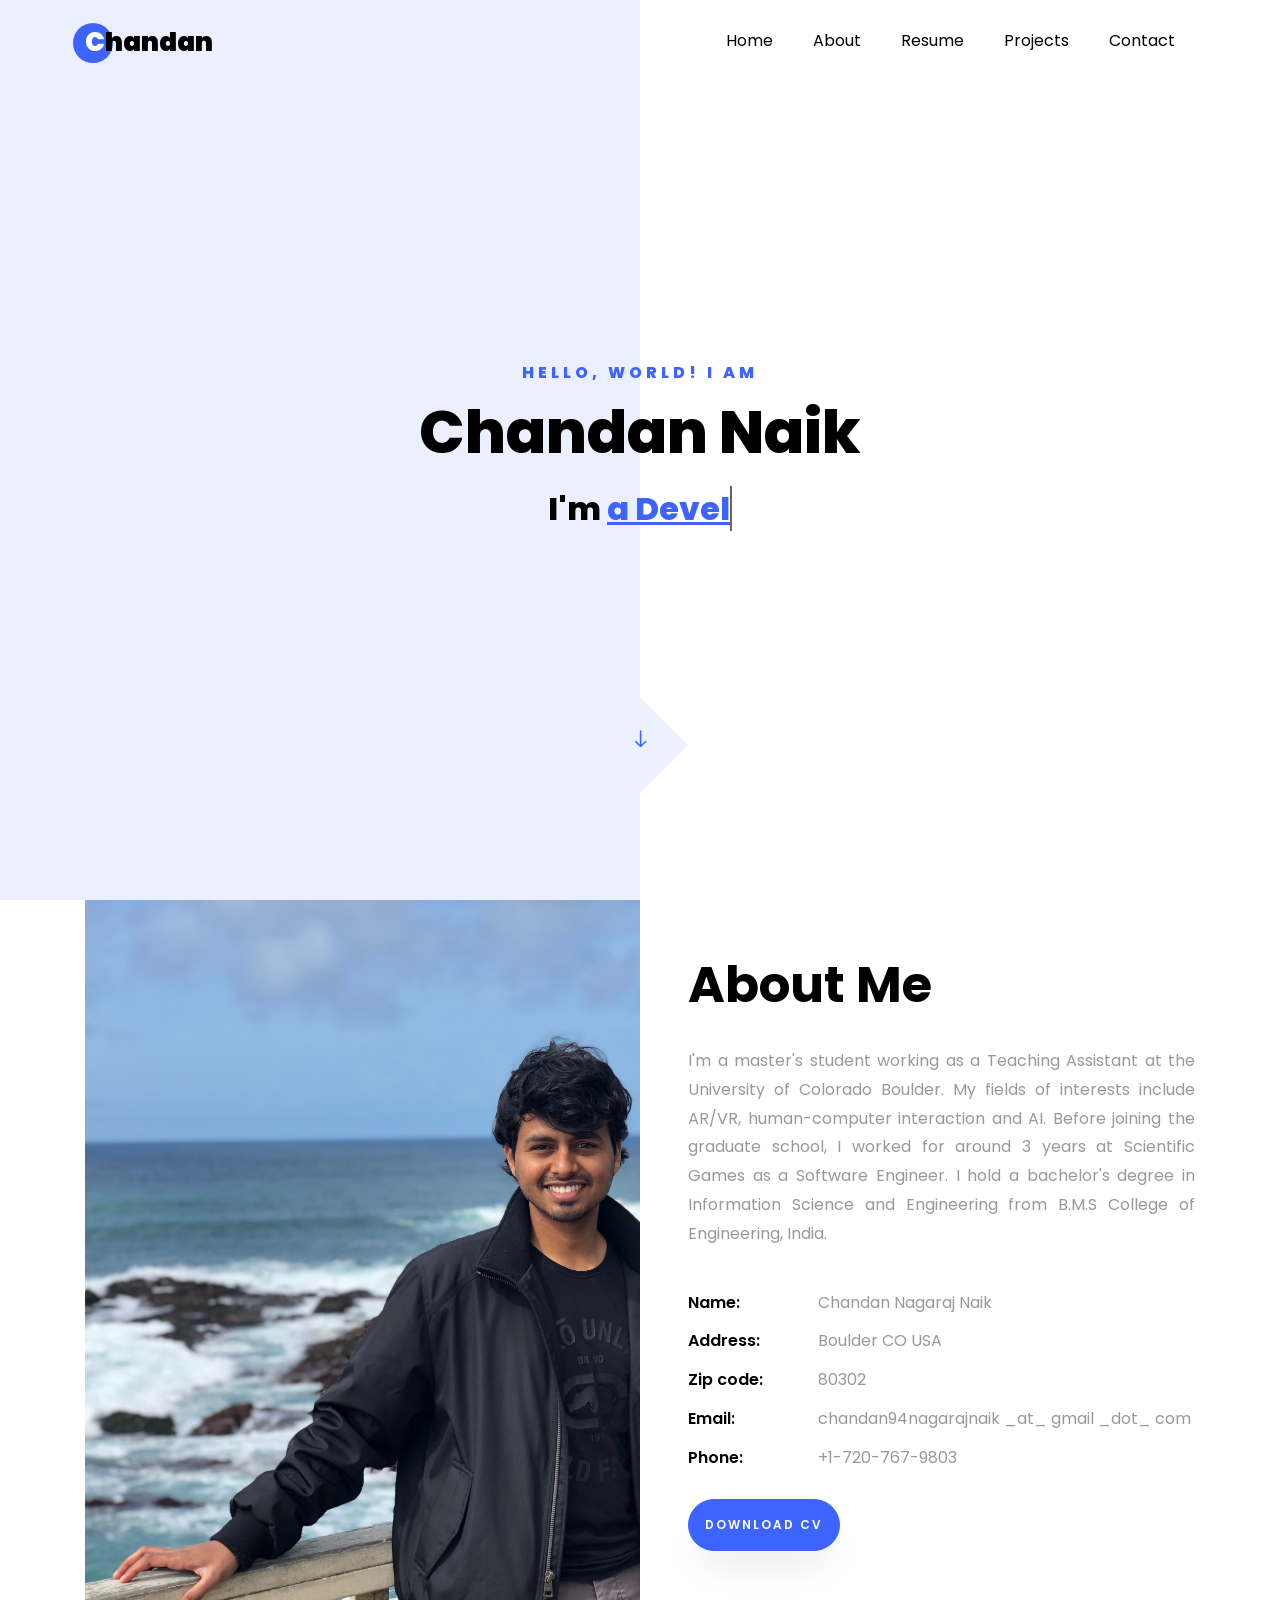
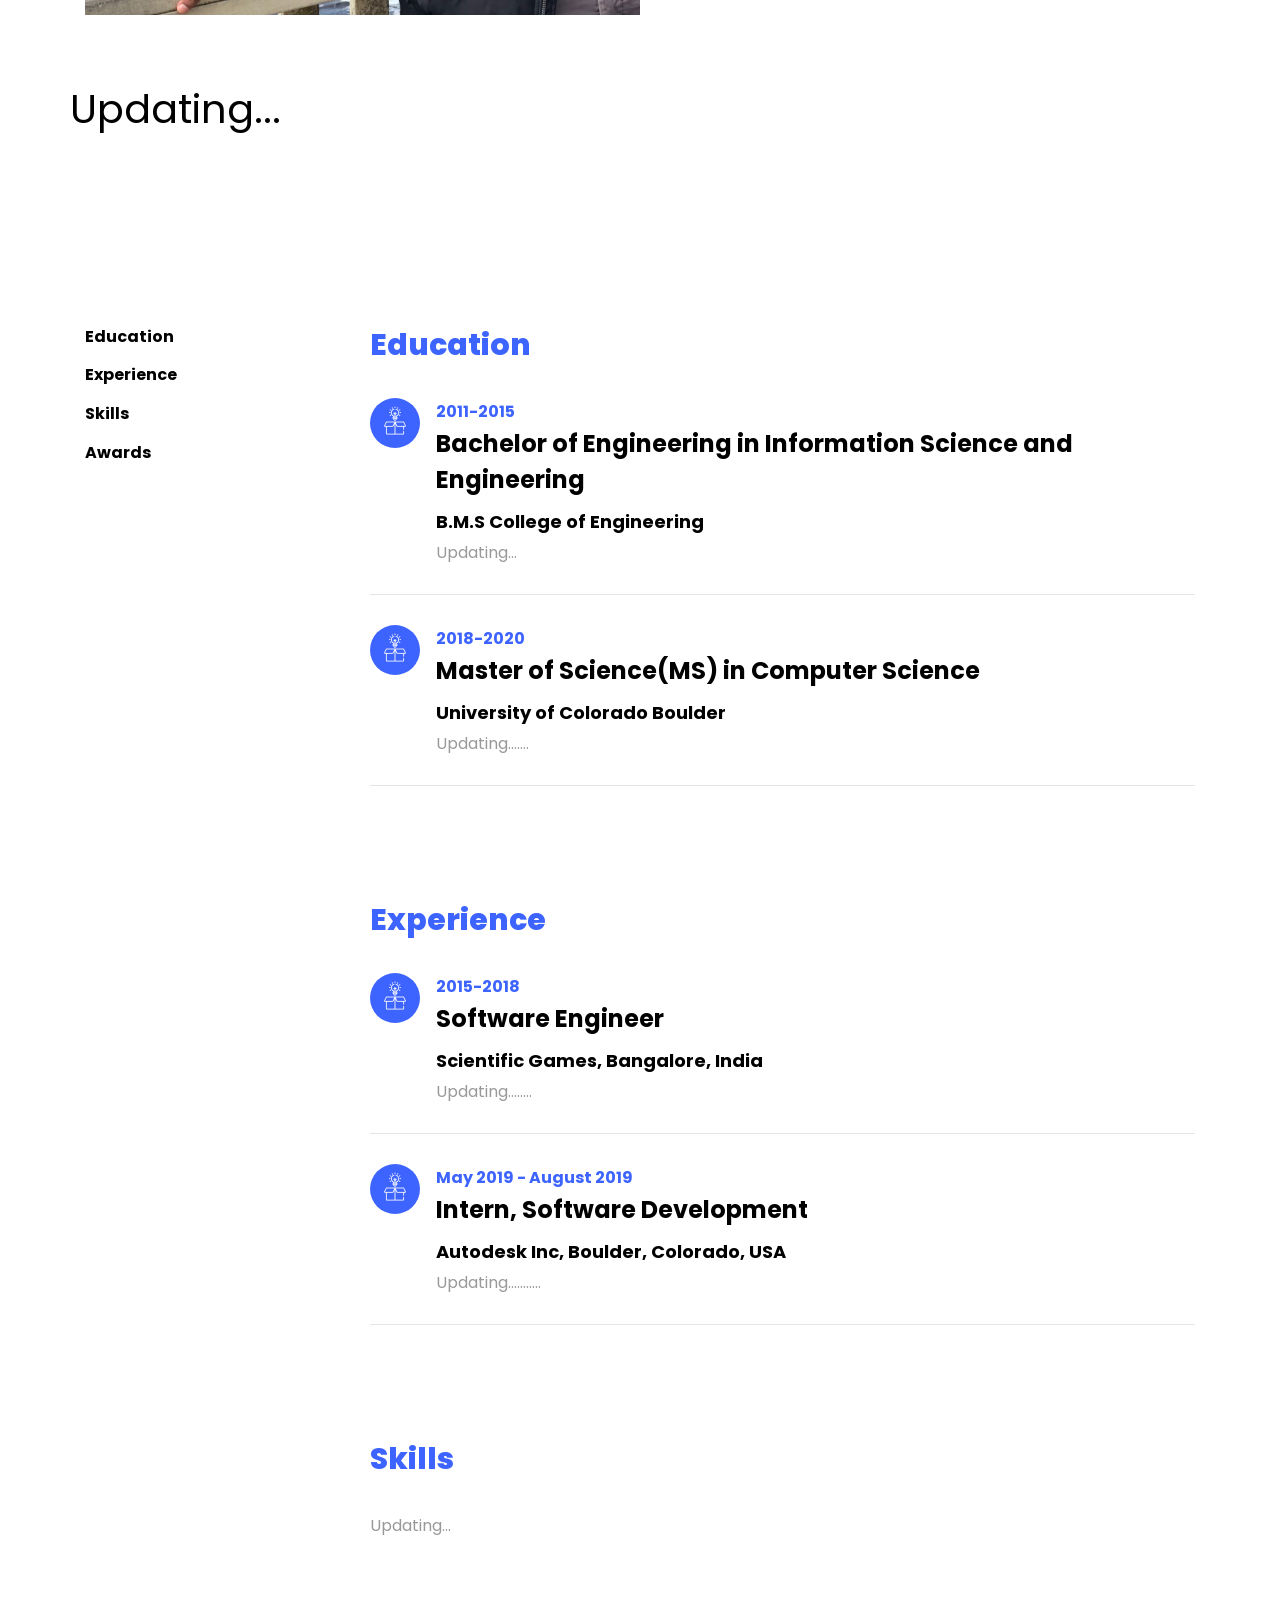
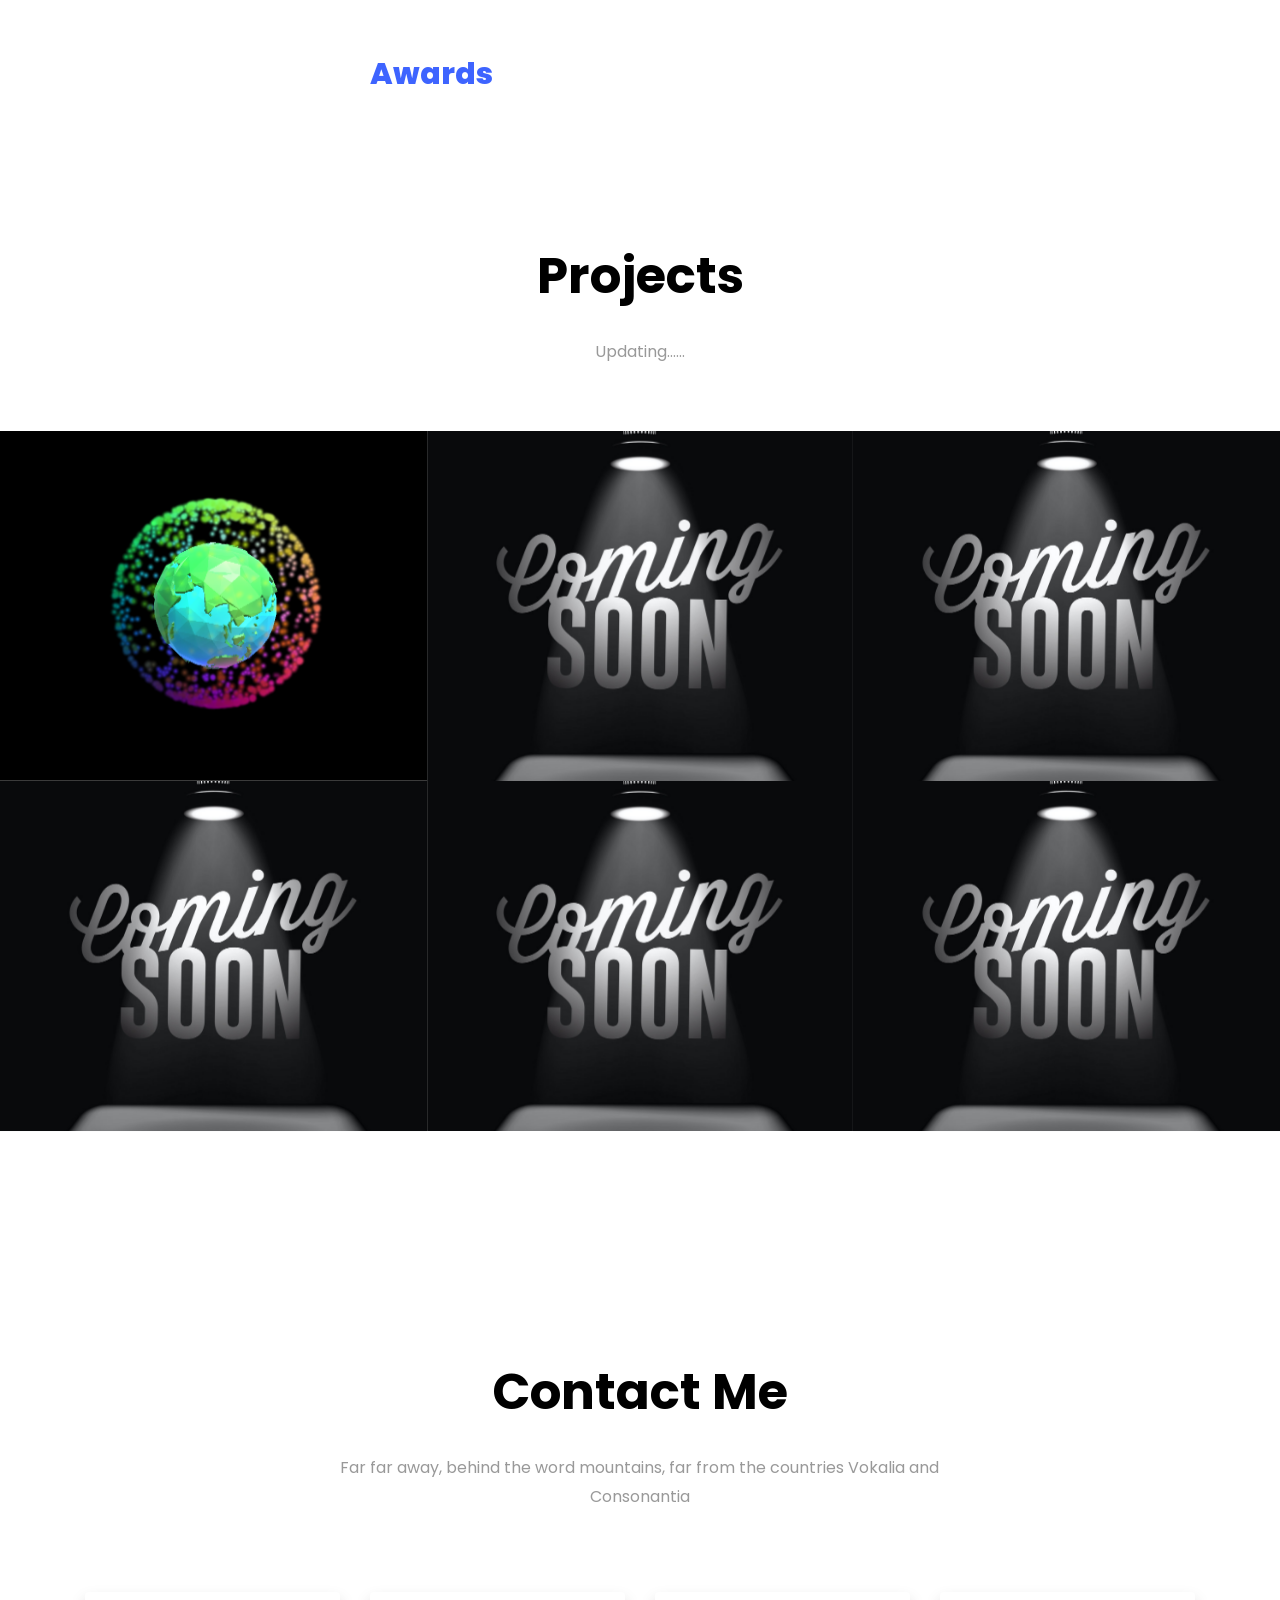
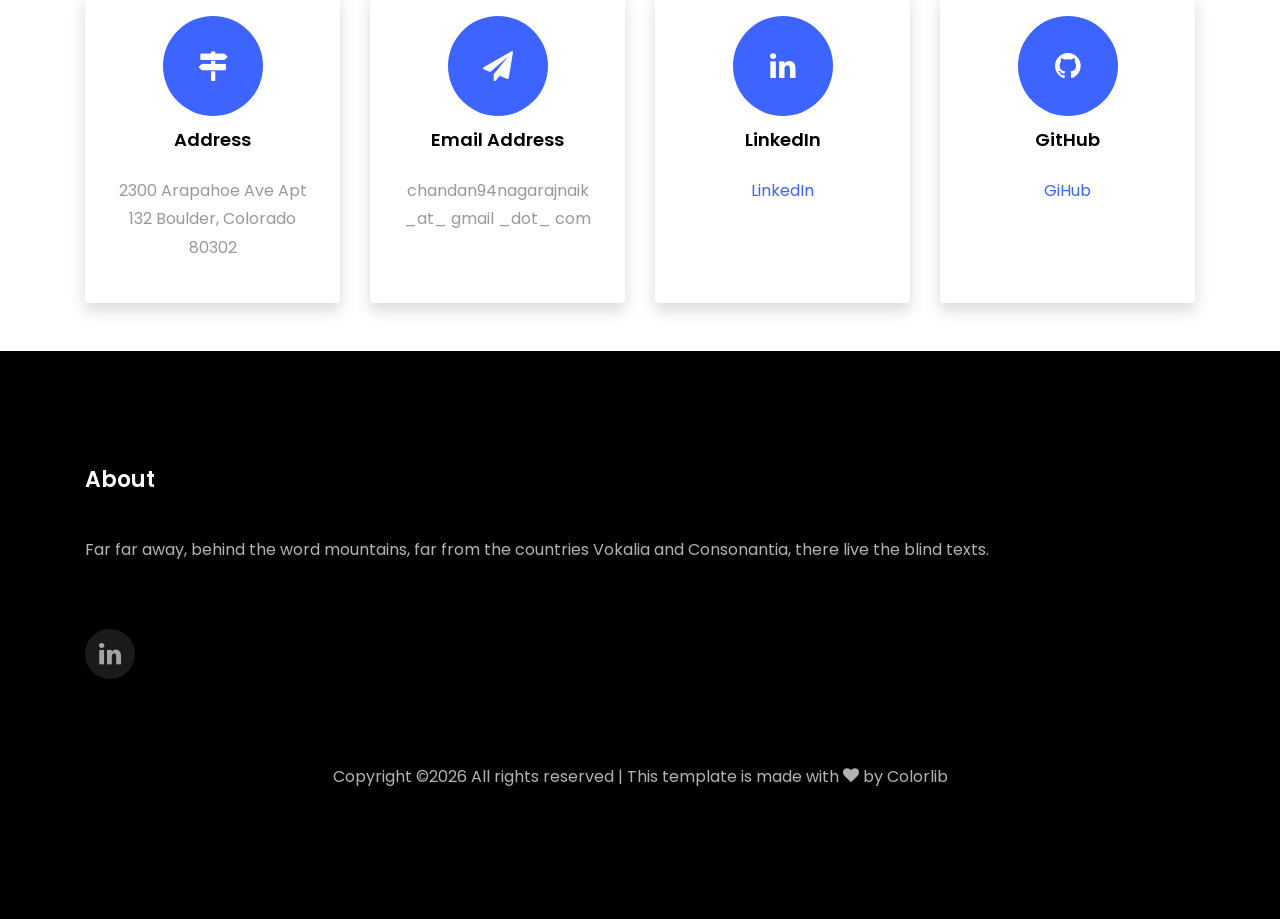
==== commit 923025fb: "Updated Resume - Updated Resume Autodesk" ====
--- a/index.html
+++ b/index.html
@@ -101,7 +101,7 @@
 		        </div>
 	         
               <div class="text">
-                <p><a href="files/Chandan_Resume.pdf" class="btn btn-primary py-3 px-3">Download CV</a></p>
+                <p><a href="files/Chandan_Nagaraj_Naik_Resume.pdf" class="btn btn-primary py-3 px-3">Download CV</a></p>
 			  </div>
 			  
 	        </div>
@@ -557,4 +557,4 @@
   <script src="js/main.js"></script>
     
   </body>
-</html>+</html>
